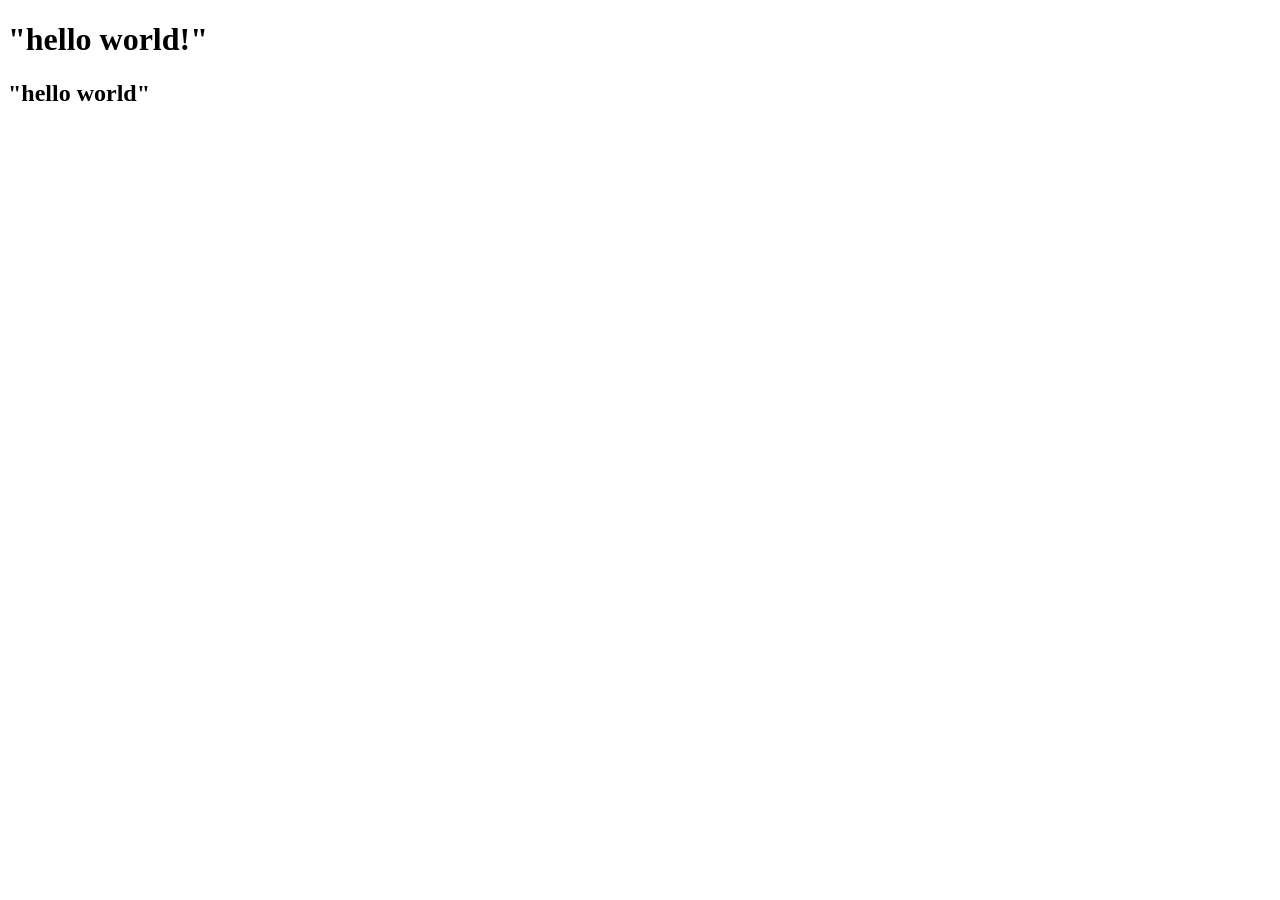
==== index.html @ 70b982ab "save pertama" ====
<!DOCTYPE html>
<html lang="en">
<head>
    <meta charset="UTF-8">
    <meta name="viewport" content="width=device-width, initial-scale=1.0">
    <link rel="stylesheet" href="style.css">
    <title></title>
</head>
<body>
    <h1> "hello world!" </h1>
    <h2> "hello world"   </h2>
    <script src="script.js"></script>
</body>
</html>
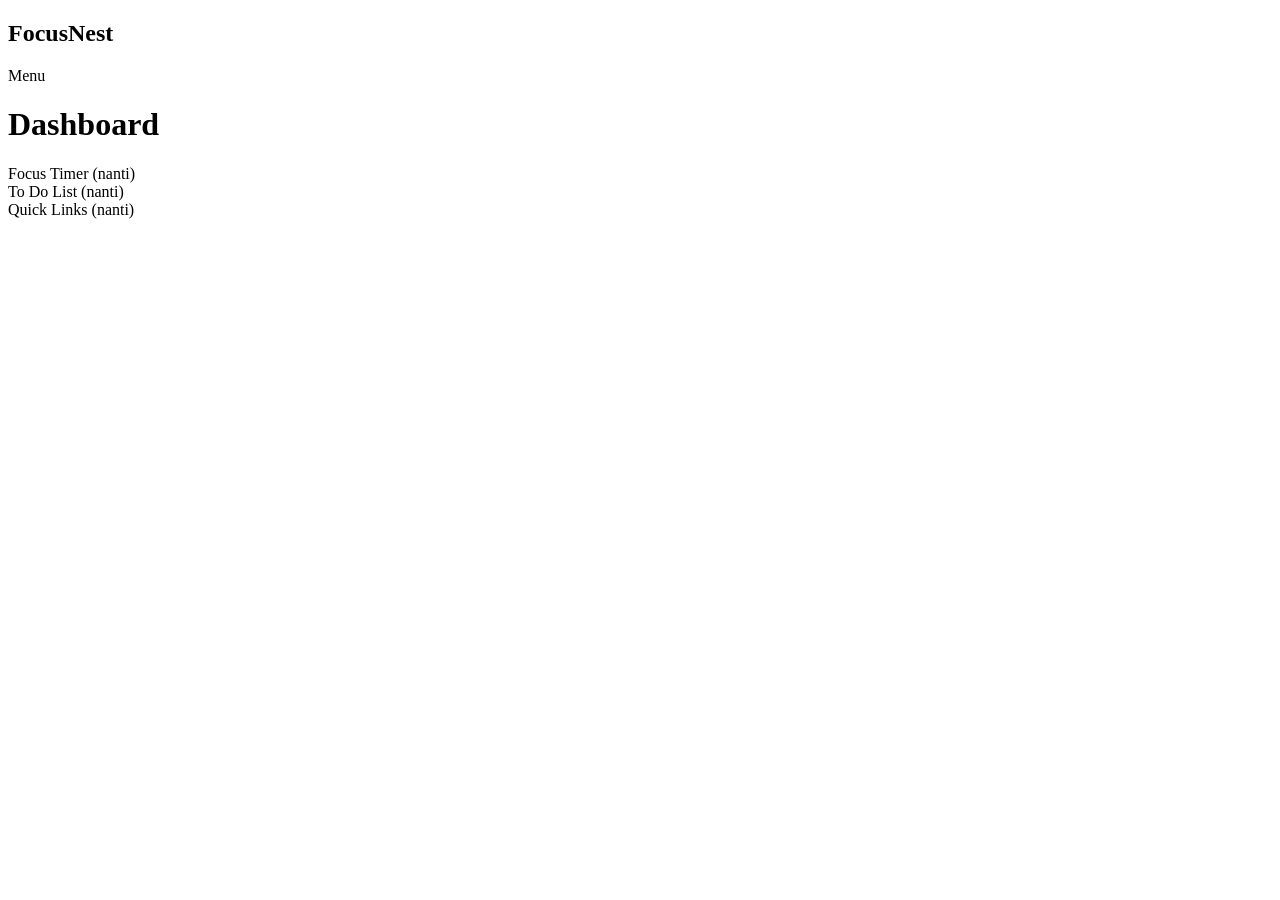
==== commit fe612919: "final" ====
--- a/index.html
+++ b/index.html
@@ -1,14 +1,41 @@
 <!DOCTYPE html>
-<html lang="en">
+<html>
 <head>
-    <meta charset="UTF-8">
-    <meta name="viewport" content="width=device-width, initial-scale=1.0">
+    <title>FocusNest</title>
     <link rel="stylesheet" href="style.css">
-    <title></title>
 </head>
+
 <body>
-    <h1> "hello world!" </h1>
-    <h2> "hello world"   </h2>
-    <script src="script.js"></script>
+
+<div class="app">
+
+    <!-- SIDEBAR -->
+    <aside>
+        <h2>FocusNest</h2>
+        <p>Menu</p>
+    </aside>
+
+    <!-- MAIN CONTENT -->
+    <main>
+        <h1>Dashboard</h1>
+
+        <div>
+            Focus Timer (nanti)
+        </div>
+
+        <div>
+            To Do List (nanti)
+        </div>
+
+        <div>
+            Quick Links (nanti)
+        </div>
+
+    </main>
+
+</div>
+
+<script src="script.js"></script>
+
 </body>
 </html>
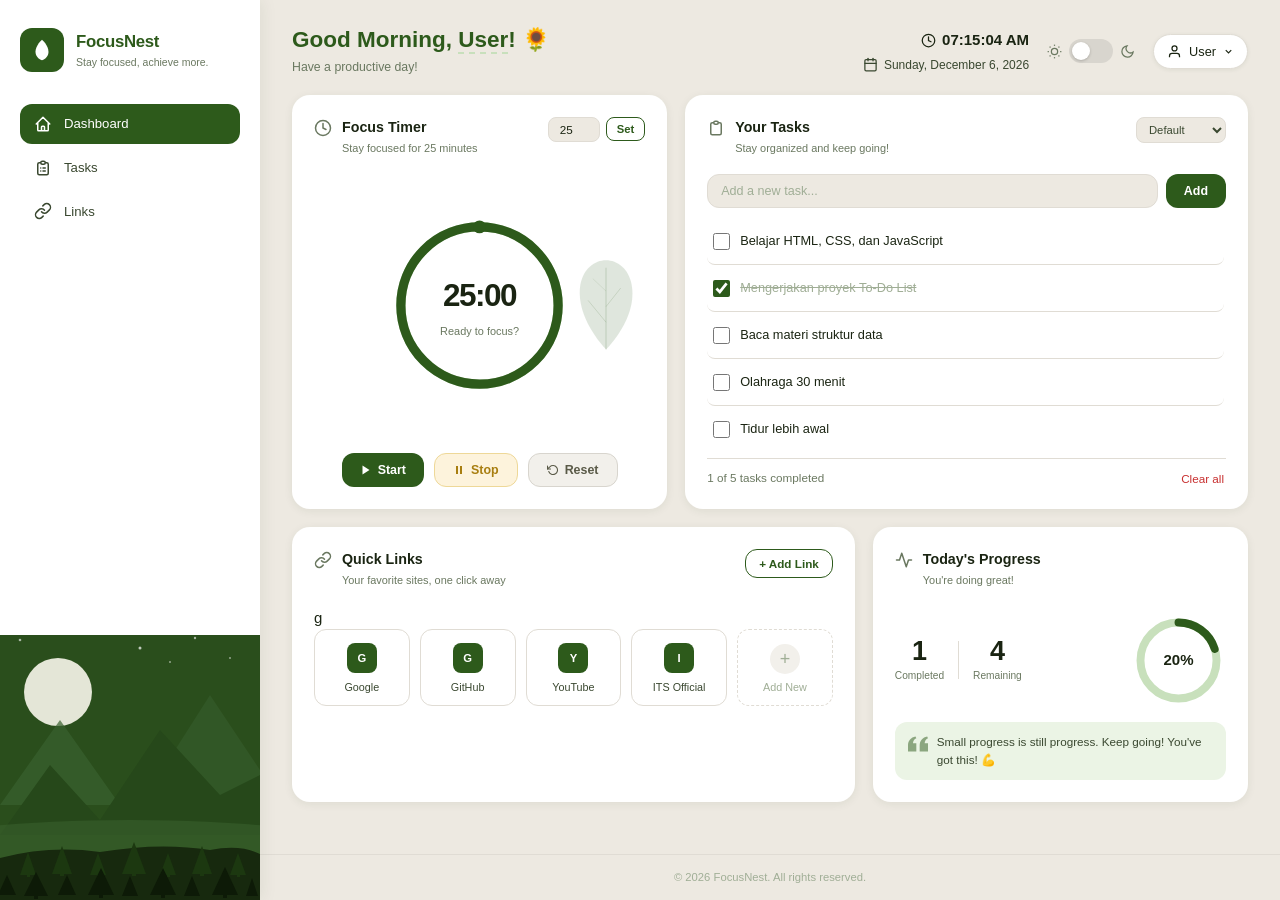
==== commit 0f39fd88: "semoga berhasil 3" ====
--- a/index.html
+++ b/index.html
@@ -1,41 +1,371 @@
 <!DOCTYPE html>
-<html>
+<html lang="id" data-theme="light">
 <head>
-    <title>FocusNest</title>
-    <link rel="stylesheet" href="style.css">
+  <meta charset="UTF-8" />
+  <meta name="viewport" content="width=device-width, initial-scale=1.0" />
+  <title>FocusNest</title>
+  <link rel="stylesheet" href="css/style.css" />
 </head>
-
 <body>
 
-<div class="app">
-
-    <!-- SIDEBAR -->
-    <aside>
-        <h2>FocusNest</h2>
-        <p>Menu</p>
-    </aside>
-
-    <!-- MAIN CONTENT -->
-    <main>
-        <h1>Dashboard</h1>
-
-        <div>
-            Focus Timer (nanti)
-        </div>
-
-        <div>
-            To Do List (nanti)
-        </div>
-
-        <div>
-            Quick Links (nanti)
-        </div>
-
-    </main>
-
-</div>
-
-<script src="script.js"></script>
-
+  <!-- ==================== SIDEBAR ==================== -->
+  <aside class="sidebar">
+    <div class="sidebar-top">
+
+      <!-- Brand -->
+      <div class="brand">
+        <div class="brand-logo">
+          <svg width="26" height="26" viewBox="0 0 28 28" fill="none">
+            <path d="M14 3C14 3 7 9 7 16C7 20.4 10.1 24 14 25C17.9 24 21 20.4 21 16C21 9 14 3 14 3Z" fill="currentColor"/>
+            <path d="M10 19C10 19 12 16 14 12C16 16 18 19 18 19" stroke="white" stroke-width="1.5" fill="none" stroke-linecap="round"/>
+          </svg>
+        </div>
+        <div class="brand-info">
+          <h1>FocusNest</h1>
+          <p>Stay focused, achieve more.</p>
+        </div>
+      </div>
+
+      <!-- Nav -->
+      <nav class="sidebar-nav">
+        <a href="#" class="nav-item active" data-sec="dashboard">
+          <svg class="nav-ico" viewBox="0 0 24 24" fill="none" stroke="currentColor" stroke-width="2" stroke-linecap="round" stroke-linejoin="round">
+            <path d="M3 12l2-2m0 0l7-7 7 7M5 10v10a1 1 0 001 1h3m10-11l2 2m-2-2v10a1 1 0 01-1 1h-3m-6 0a1 1 0 001-1v-4a1 1 0 011-1h2a1 1 0 011 1v4a1 1 0 001 1m-6 0h6"/>
+          </svg>
+          <span>Dashboard</span>
+        </a>
+        <a href="#" class="nav-item" data-sec="tasks">
+          <svg class="nav-ico" viewBox="0 0 24 24" fill="none" stroke="currentColor" stroke-width="2" stroke-linecap="round" stroke-linejoin="round">
+            <path d="M9 5H7a2 2 0 00-2 2v12a2 2 0 002 2h10a2 2 0 002-2V7a2 2 0 00-2-2h-2M9 5a2 2 0 002 2h2a2 2 0 002-2M9 5a2 2 0 012-2h2a2 2 0 012 2m-3 7h3m-3 4h3m-6-4h.01M9 16h.01"/>
+          </svg>
+          <span>Tasks</span>
+        </a>
+        <a href="#" class="nav-item" data-sec="links">
+          <svg class="nav-ico" viewBox="0 0 24 24" fill="none" stroke="currentColor" stroke-width="2" stroke-linecap="round" stroke-linejoin="round">
+            <path d="M10 13a5 5 0 007.54.54l3-3a5 5 0 00-7.07-7.07l-1.72 1.71"/><path d="M14 11a5 5 0 00-7.54-.54l-3 3a5 5 0 007.07 7.07l1.71-1.71"/>
+          </svg>
+          <span>Links</span>
+        </a>
+      </nav>
+    </div>
+
+    <!-- Sidebar Illustration -->
+    <div class="sidebar-art">
+      <svg xmlns="http://www.w3.org/2000/svg" viewBox="0 0 260 280" preserveAspectRatio="xMidYMax slice">
+        <rect width="260" height="280" fill="#2A4E1C"/>
+        <circle cx="58" cy="72" r="34" fill="#F5F3E8" opacity="0.92"/>
+        <circle cx="140" cy="28" r="1.5" fill="white" opacity="0.7"/>
+        <circle cx="195" cy="18" r="1.2" fill="white" opacity="0.6"/>
+        <circle cx="230" cy="38" r="1" fill="white" opacity="0.5"/>
+        <circle cx="20" cy="20" r="1.3" fill="white" opacity="0.6"/>
+        <circle cx="170" cy="42" r="1" fill="white" opacity="0.5"/>
+        <polygon points="0,185 60,100 120,185" fill="#3A6230" opacity="0.7"/>
+        <polygon points="140,185 210,75 260,150 260,185" fill="#345928" opacity="0.8"/>
+        <polygon points="0,215 50,145 100,200 160,110 220,175 260,155 260,215" fill="#26481A"/>
+        <ellipse cx="130" cy="222" rx="200" ry="22" fill="#3D6430" opacity="0.5"/>
+        <path d="M0,238 Q50,225 100,232 Q160,222 210,230 Q240,224 260,234 L260,280 L0,280Z" fill="#17290E"/>
+        <g fill="#1C3810">
+          <polygon points="20,255 28,232 36,255"/><rect x="27" y="250" width="3" height="7"/>
+          <polygon points="52,254 62,226 72,254"/><rect x="60" y="248" width="4" height="8"/>
+          <polygon points="90,255 98,233 106,255"/><rect x="97" y="250" width="3" height="7"/>
+          <polygon points="122,254 134,222 146,254"/><rect x="132" y="247" width="4" height="9"/>
+          <polygon points="160,255 168,233 176,255"/><rect x="167" y="250" width="3" height="7"/>
+          <polygon points="192,254 202,226 212,254"/><rect x="200" y="248" width="4" height="8"/>
+          <polygon points="230,255 238,233 246,255"/><rect x="237" y="250" width="3" height="7"/>
+        </g>
+        <g fill="#0D1A07">
+          <polygon points="-2,275 7,255 16,275"/>
+          <polygon points="24,276 36,252 48,276"/><rect x="34" y="269" width="4" height="10"/>
+          <polygon points="58,275 67,255 76,275"/>
+          <polygon points="88,275 101,248 114,275"/><rect x="99" y="268" width="4" height="10"/>
+          <polygon points="122,276 130,256 138,276"/>
+          <polygon points="150,275 163,248 176,275"/><rect x="161" y="268" width="4" height="10"/>
+          <polygon points="184,276 192,256 200,276"/>
+          <polygon points="212,275 225,247 238,275"/><rect x="223" y="268" width="4" height="10"/>
+          <polygon points="246,276 252,258 258,276"/>
+        </g>
+      </svg>
+    </div>
+  </aside>
+
+  <!-- ==================== MAIN ==================== -->
+  <main class="main">
+
+    <!-- Top Bar -->
+    <header class="topbar">
+      <div class="greeting">
+        <h2 class="greeting-title">
+          <span id="greeting-word">Good Morning</span>,
+          <span id="greeting-name" class="greeting-name" title="Klik untuk ganti nama">User</span>!
+          <span id="greeting-emoji">🌻</span>
+        </h2>
+        <p id="greeting-sub">Have a productive day!</p>
+      </div>
+
+      <div class="topbar-right">
+        <div class="clock-block">
+          <div class="clock-time">
+            <svg width="15" height="15" viewBox="0 0 24 24" fill="none" stroke="currentColor" stroke-width="2" stroke-linecap="round">
+              <circle cx="12" cy="12" r="10"/><path d="M12 6v6l4 2"/>
+            </svg>
+            <span id="time-display">00:00:00 AM</span>
+          </div>
+          <div class="clock-date">
+            <svg width="15" height="15" viewBox="0 0 24 24" fill="none" stroke="currentColor" stroke-width="2" stroke-linecap="round">
+              <rect x="3" y="4" width="18" height="18" rx="2"/><line x1="16" y1="2" x2="16" y2="6"/><line x1="8" y1="2" x2="8" y2="6"/><line x1="3" y1="10" x2="21" y2="10"/>
+            </svg>
+            <span id="date-display">Tuesday, January 27, 2026</span>
+          </div>
+        </div>
+
+        <div class="theme-row">
+          <svg width="15" height="15" viewBox="0 0 24 24" fill="none" stroke="currentColor" stroke-width="2">
+            <circle cx="12" cy="12" r="5"/><line x1="12" y1="1" x2="12" y2="3"/><line x1="12" y1="21" x2="12" y2="23"/>
+            <line x1="4.22" y1="4.22" x2="5.64" y2="5.64"/><line x1="18.36" y1="18.36" x2="19.78" y2="19.78"/>
+            <line x1="1" y1="12" x2="3" y2="12"/><line x1="21" y1="12" x2="23" y2="12"/>
+            <line x1="4.22" y1="19.78" x2="5.64" y2="18.36"/><line x1="18.36" y1="5.64" x2="19.78" y2="4.22"/>
+          </svg>
+          <label class="toggle-sw">
+            <input type="checkbox" id="theme-chk"/>
+            <span class="toggle-track"></span>
+          </label>
+          <svg width="15" height="15" viewBox="0 0 24 24" fill="none" stroke="currentColor" stroke-width="2">
+            <path d="M21 12.79A9 9 0 1111.21 3 7 7 0 0021 12.79z"/>
+          </svg>
+        </div>
+
+        <div class="user-chip" id="user-chip" title="Klik untuk ganti nama">
+          <svg width="15" height="15" viewBox="0 0 24 24" fill="none" stroke="currentColor" stroke-width="2">
+            <path d="M20 21v-2a4 4 0 00-4-4H8a4 4 0 00-4 4v2"/><circle cx="12" cy="7" r="4"/>
+          </svg>
+          <span id="chip-name">User</span>
+          <svg width="11" height="11" viewBox="0 0 24 24" fill="none" stroke="currentColor" stroke-width="2.5">
+            <polyline points="6 9 12 15 18 9"/>
+          </svg>
+        </div>
+      </div>
+    </header>
+
+    <!-- Content -->
+    <div class="content" id="dashboard">
+
+      <!-- Top Row: Timer + Tasks -->
+      <div class="row-top">
+
+        <!-- Focus Timer Card -->
+        <div class="card timer-card" id="tasks-anchor">
+          <div class="card-head">
+            <div class="card-ttl">
+              <svg width="18" height="18" viewBox="0 0 24 24" fill="none" stroke="currentColor" stroke-width="2" stroke-linecap="round">
+                <circle cx="12" cy="12" r="10"/><path d="M12 6v6l4 2"/>
+              </svg>
+              <div>
+                <h3>Focus Timer</h3>
+                <p>Stay focused for <span id="pomo-label">25</span> minutes</p>
+              </div>
+            </div>
+            <div class="pomo-ctrl">
+              <input type="number" id="pomo-input" min="1" max="90" value="25" title="Atur durasi menit"/>
+              <button id="pomo-set-btn" class="btn-set">Set</button>
+            </div>
+          </div>
+
+          <div class="timer-body">
+            <!-- Decorative leaf -->
+            <div class="timer-deco" aria-hidden="true">
+              <svg viewBox="0 0 90 130" fill="none" xmlns="http://www.w3.org/2000/svg">
+                <path d="M45 125 C45 125 5 85 12 42 C20 0 70 0 78 42 C86 85 45 125 45 125Z" fill="currentColor" opacity="0.15"/>
+                <line x1="45" y1="125" x2="45" y2="20" stroke="currentColor" stroke-width="1.2" opacity="0.2"/>
+                <line x1="45" y1="90" x2="22" y2="62" stroke="currentColor" stroke-width="0.9" opacity="0.2"/>
+                <line x1="45" y1="70" x2="64" y2="46" stroke="currentColor" stroke-width="0.9" opacity="0.2"/>
+                <line x1="45" y1="50" x2="28" y2="34" stroke="currentColor" stroke-width="0.8" opacity="0.15"/>
+              </svg>
+            </div>
+
+            <div class="timer-svg-wrap">
+              <svg class="timer-svg" viewBox="0 0 200 200" xmlns="http://www.w3.org/2000/svg">
+                <circle class="t-track" cx="100" cy="100" r="85" fill="none" stroke-width="10"/>
+                <circle class="t-prog" id="t-prog" cx="100" cy="100" r="85" fill="none" stroke-width="10"
+                  stroke-linecap="round" transform="rotate(-90 100 100)"/>
+                <circle class="t-dot" id="t-dot" cx="100" cy="15" r="7"/>
+              </svg>
+              <div class="timer-center">
+                <span class="timer-time" id="timer-time">25:00</span>
+                <span class="timer-msg" id="timer-msg">Ready to focus?</span>
+              </div>
+            </div>
+          </div>
+
+          <div class="timer-btns">
+            <button id="btn-start" class="btn btn-green">
+              <svg width="12" height="12" viewBox="0 0 24 24" fill="currentColor"><polygon points="5 3 19 12 5 21 5 3"/></svg>
+              Start
+            </button>
+            <button id="btn-stop" class="btn btn-amber">
+              <svg width="12" height="12" viewBox="0 0 24 24" fill="currentColor"><rect x="6" y="4" width="4" height="16"/><rect x="14" y="4" width="4" height="16"/></svg>
+              Stop
+            </button>
+            <button id="btn-reset" class="btn btn-gray">
+              <svg width="12" height="12" viewBox="0 0 24 24" fill="none" stroke="currentColor" stroke-width="2.2" stroke-linecap="round"><polyline points="1 4 1 10 7 10"/><path d="M3.51 15a9 9 0 102.13-9.36L1 10"/></svg>
+              Reset
+            </button>
+          </div>
+        </div>
+
+        <!-- Tasks Card -->
+        <div class="card tasks-card">
+          <div class="card-head">
+            <div class="card-ttl">
+              <svg width="18" height="18" viewBox="0 0 24 24" fill="none" stroke="currentColor" stroke-width="2" stroke-linecap="round" stroke-linejoin="round">
+                <path d="M9 5H7a2 2 0 00-2 2v12a2 2 0 002 2h10a2 2 0 002-2V7a2 2 0 00-2-2h-2M9 5a2 2 0 002 2h2a2 2 0 002-2M9 5a2 2 0 012-2h2a2 2 0 012 2"/>
+              </svg>
+              <div>
+                <h3>Your Tasks</h3>
+                <p>Stay organized and keep going!</p>
+              </div>
+            </div>
+            <select id="sort-sel" class="sort-sel" title="Urutkan tugas">
+              <option value="default">Default</option>
+              <option value="alpha">A → Z</option>
+              <option value="done-last">Done Last</option>
+            </select>
+          </div>
+
+          <div class="task-add-row">
+            <input type="text" id="task-inp" class="task-inp" placeholder="Add a new task..." maxlength="100"/>
+            <button id="task-add-btn" class="btn btn-green">Add</button>
+          </div>
+
+          <ul class="task-list" id="task-list"></ul>
+
+          <div class="task-foot">
+            <span id="task-count">0 of 0 tasks completed</span>
+            <button id="task-clear-btn" class="btn-danger-txt">Clear all</button>
+          </div>
+        </div>
+      </div>
+
+      <!-- Bottom Row: Links + Progress -->
+      <div class="row-bot" id="links-anchor">
+
+        <!-- Quick Links Card -->
+        <div class="card links-card">
+          <div class="card-head">
+            <div class="card-ttl">
+              <svg width="18" height="18" viewBox="0 0 24 24" fill="none" stroke="currentColor" stroke-width="2" stroke-linecap="round" stroke-linejoin="round">
+                <path d="M10 13a5 5 0 007.54.54l3-3a5 5 0 00-7.07-7.07l-1.72 1.71"/><path d="M14 11a5 5 0 00-7.54-.54l-3 3a5 5 0 007.07 7.07l1.71-1.71"/>
+              </svg>
+              <div>
+                <h3>Quick Links</h3>
+                <p>Your favorite sites, one click away</p>
+              </div>
+            </div>
+            <button id="add-link-btn" class="btn btn-outline">+ Add Link</button>
+          </div>g
+          <div class="links-grid" id="links-grid"></div>
+        </div>
+
+        <!-- Progress Card -->
+        <div class="card progress-card">
+          <div class="card-head">
+            <div class="card-ttl">
+              <svg width="18" height="18" viewBox="0 0 24 24" fill="none" stroke="currentColor" stroke-width="2" stroke-linecap="round" stroke-linejoin="round">
+                <polyline points="22 12 18 12 15 21 9 3 6 12 2 12"/>
+              </svg>
+              <div>
+                <h3>Today's Progress</h3>
+                <p id="progress-sub">You're doing great!</p>
+              </div>
+            </div>
+          </div>
+
+          <div class="progress-body">
+            <div class="progress-stats">
+              <div class="stat-item">
+                <span class="stat-num" id="stat-done">0</span>
+                <span class="stat-lbl">Completed</span>
+              </div>
+              <div class="stat-div"></div>
+              <div class="stat-item">
+                <span class="stat-num" id="stat-left">0</span>
+                <span class="stat-lbl">Remaining</span>
+              </div>
+            </div>
+
+            <div class="donut-wrap">
+              <svg class="donut-svg" viewBox="0 0 120 120" xmlns="http://www.w3.org/2000/svg">
+                <circle class="d-track" cx="60" cy="60" r="48" fill="none" stroke-width="10"/>
+                <circle class="d-prog" id="d-prog" cx="60" cy="60" r="48" fill="none" stroke-width="10"
+                  stroke-linecap="round" transform="rotate(-90 60 60)"/>
+              </svg>
+              <span class="donut-pct" id="donut-pct">0%</span>
+            </div>
+          </div>
+
+          <div class="quote-box">
+            <svg width="20" height="20" viewBox="0 0 24 24" fill="currentColor" class="quote-ico">
+              <path d="M14.017 21v-7.391c0-5.704 3.731-9.57 8.983-10.609l.995 2.151c-2.432.917-3.995 3.638-3.995 5.849h4v10h-9.983zm-14.017 0v-7.391c0-5.704 3.748-9.57 9-10.609l.996 2.151c-2.433.917-3.996 3.638-3.996 5.849h3.983v10h-9.983z"/>
+            </svg>
+            <p id="quote-txt">Small progress is still progress. Keep going! You've got this! 💪</p>
+          </div>
+        </div>
+      </div>
+    </div>
+
+    <footer class="footer">
+      <p>© 2026 FocusNest. All rights reserved.</p>
+    </footer>
+  </main>
+
+  <!-- ==================== MODALS ==================== -->
+
+  <!-- Modal: Add Link -->
+  <div class="modal-ov" id="modal-link">
+    <div class="modal">
+      <h3>Add Quick Link</h3>
+      <div class="modal-body">
+        <label for="link-name-inp">Name</label>
+        <input type="text" id="link-name-inp" placeholder="Contoh: Google" maxlength="30"/>
+        <label for="link-url-inp">URL</label>
+        <input type="url" id="link-url-inp" placeholder="https://google.com"/>
+      </div>
+      <div class="modal-foot">
+        <button class="btn btn-gray" id="link-cancel-btn">Cancel</button>
+        <button class="btn btn-green" id="link-save-btn">Save</button>
+      </div>
+    </div>
+  </div>
+
+  <!-- Modal: Edit Task -->
+  <div class="modal-ov" id="modal-task-edit">
+    <div class="modal">
+      <h3>Edit Task</h3>
+      <div class="modal-body">
+        <label for="task-edit-inp">Task</label>
+        <input type="text" id="task-edit-inp" placeholder="Nama tugas" maxlength="100"/>
+      </div>
+      <div class="modal-foot">
+        <button class="btn btn-gray" id="task-edit-cancel">Cancel</button>
+        <button class="btn btn-green" id="task-edit-save">Save</button>
+      </div>
+    </div>
+  </div>
+
+  <!-- Modal: Change Name -->
+  <div class="modal-ov" id="modal-name">
+    <div class="modal">
+      <h3>Change Your Name</h3>
+      <div class="modal-body">
+        <label for="name-inp">Your Name</label>
+        <input type="text" id="name-inp" placeholder="Masukkan namamu" maxlength="30"/>
+      </div>
+      <div class="modal-foot">
+        <button class="btn btn-gray" id="name-cancel-btn">Cancel</button>
+        <button class="btn btn-green" id="name-save-btn">Save</button>
+      </div>
+    </div>
+  </div>
+
+  <script src="js/script.js"></script>
 </body>
 </html>
--- a/css/style.css
+++ b/css/style.css
@@ -0,0 +1,655 @@
+/* ============================================================
+   FocusNest — css/style.css
+   ============================================================ */
+
+/* ---- Variables: Light Mode ---- */
+:root {
+  --bg-page:      #EDE9E1;
+  --bg-sidebar:   #FFFFFF;
+  --bg-card:      #FFFFFF;
+  --primary:      #2D5A1B;
+  --primary-h:    #245016;
+  --primary-pale: #EBF4E5;
+  --primary-lt:   #C8E0BC;
+  --text-1:       #1A2412;
+  --text-2:       #3A4830;
+  --text-3:       #6A7860;
+  --text-4:       #A0AE96;
+  --border:       #E0DCD4;
+  --shadow:       rgba(30,60,20,.07);
+  --shadow-md:    rgba(30,60,20,.14);
+  --amber-bg:     #FDF3DC;
+  --amber-text:   #A87E10;
+  --amber-border: #EED898;
+  --gray-bg:      #F2F0EB;
+  --gray-text:    #5A5A48;
+  --gray-border:  #D8D5CE;
+  --danger:       #C83030;
+  --danger-lt:    #FDEAEA;
+  --sidebar-w:    260px;
+  --r-sm:  8px;
+  --r-md:  12px;
+  --r-lg:  18px;
+  --r-xl:  24px;
+  --ease:  .2s ease;
+  --ease-s:.35s ease;
+}
+
+/* ---- Variables: Dark Mode ---- */
+html[data-theme="dark"] {
+  --bg-page:      #111810;
+  --bg-sidebar:   #181E12;
+  --bg-card:      #1E2618;
+  --primary:      #4A8A3E;
+  --primary-h:    #3A7030;
+  --primary-pale: #1A2A14;
+  --primary-lt:   #2A4222;
+  --text-1:       #D8EDD0;
+  --text-2:       #A8C0A0;
+  --text-3:       #6A8862;
+  --text-4:       #445C3C;
+  --border:       #2A3422;
+  --shadow:       rgba(0,0,0,.25);
+  --shadow-md:    rgba(0,0,0,.45);
+  --amber-bg:     #2A2810;
+  --amber-text:   #C8A828;
+  --amber-border: #3A3818;
+  --gray-bg:      #20221A;
+  --gray-text:    #848470;
+  --gray-border:  #2E3024;
+  --danger:       #E04040;
+  --danger-lt:    #2A1010;
+}
+
+/* ---- Reset ---- */
+*, *::before, *::after { box-sizing: border-box; margin: 0; padding: 0; }
+html { font-size: 15px; scroll-behavior: smooth; }
+body {
+  font-family: -apple-system, BlinkMacSystemFont, 'Segoe UI', Roboto, 'Helvetica Neue', Arial, sans-serif;
+  background: var(--bg-page);
+  color: var(--text-1);
+  display: flex;
+  min-height: 100vh;
+  transition: background var(--ease-s), color var(--ease-s);
+  line-height: 1.5;
+}
+
+/* ---- Scrollbar ---- */
+::-webkit-scrollbar { width: 5px; }
+::-webkit-scrollbar-track { background: transparent; }
+::-webkit-scrollbar-thumb { background: var(--primary-lt); border-radius: 99px; }
+
+/* ============================================================
+   SIDEBAR
+   ============================================================ */
+.sidebar {
+  width: var(--sidebar-w);
+  min-width: var(--sidebar-w);
+  background: var(--bg-sidebar);
+  display: flex;
+  flex-direction: column;
+  position: fixed;
+  top: 0; left: 0;
+  height: 100vh;
+  z-index: 100;
+  overflow: hidden;
+  box-shadow: 2px 0 16px var(--shadow);
+  transition: background var(--ease-s);
+}
+
+.sidebar-top {
+  padding: 28px 20px 16px;
+  flex: 1;
+  overflow-y: auto;
+}
+
+/* Brand */
+.brand { display: flex; align-items: center; gap: 12px; margin-bottom: 32px; }
+
+.brand-logo {
+  width: 44px; height: 44px;
+  background: var(--primary);
+  border-radius: var(--r-md);
+  display: flex; align-items: center; justify-content: center;
+  color: white; flex-shrink: 0;
+}
+
+.brand-info h1 {
+  font-size: 1.12rem; font-weight: 700;
+  color: var(--primary); letter-spacing: -.3px;
+}
+.brand-info p { font-size: .7rem; color: var(--text-3); margin-top: 1px; }
+
+/* Nav */
+.sidebar-nav { display: flex; flex-direction: column; gap: 4px; }
+
+.nav-item {
+  display: flex; align-items: center; gap: 12px;
+  padding: 10px 14px;
+  border-radius: var(--r-md);
+  text-decoration: none;
+  color: var(--text-2);
+  font-size: .88rem; font-weight: 500;
+  transition: background var(--ease), color var(--ease);
+  cursor: pointer;
+}
+.nav-item:hover:not(.active) { background: var(--primary-pale); color: var(--primary); }
+.nav-item.active { background: var(--primary); color: #fff; }
+.nav-ico { width: 18px; height: 18px; flex-shrink: 0; }
+
+/* Illustration */
+.sidebar-art { height: 265px; min-height: 265px; overflow: hidden; margin-top: auto; }
+.sidebar-art svg { width: 100%; height: 100%; display: block; }
+
+/* ============================================================
+   MAIN
+   ============================================================ */
+.main {
+  margin-left: var(--sidebar-w);
+  flex: 1;
+  display: flex; flex-direction: column;
+  min-height: 100vh;
+}
+
+/* ---- Top Bar ---- */
+.topbar {
+  display: flex; align-items: center;
+  justify-content: space-between;
+  padding: 26px 32px 18px;
+  flex-wrap: wrap; gap: 14px;
+}
+
+.greeting-title {
+  font-size: 1.5rem; font-weight: 700;
+  color: var(--primary); line-height: 1.25;
+}
+.greeting-name {
+  cursor: pointer;
+  border-bottom: 2px dashed var(--primary-lt);
+  transition: border-color var(--ease);
+}
+.greeting-name:hover { border-color: var(--primary); }
+#greeting-sub { font-size: .82rem; color: var(--text-3); margin-top: 4px; }
+
+.topbar-right { display: flex; align-items: center; gap: 18px; flex-wrap: wrap; }
+
+/* Clock */
+.clock-block { display: flex; flex-direction: column; gap: 4px; align-items: flex-end; }
+.clock-time, .clock-date {
+  display: flex; align-items: center; gap: 6px;
+  font-size: .8rem; color: var(--text-2);
+}
+.clock-time { font-size: 1rem; font-weight: 600; color: var(--text-1); }
+
+/* Theme Toggle */
+.theme-row { display: flex; align-items: center; gap: 7px; color: var(--text-3); }
+
+.toggle-sw { position: relative; width: 44px; height: 24px; }
+.toggle-sw input { opacity: 0; width: 0; height: 0; }
+.toggle-track {
+  position: absolute; inset: 0;
+  background: var(--gray-border);
+  border-radius: 99px; cursor: pointer;
+  transition: background var(--ease);
+}
+.toggle-track::before {
+  content: '';
+  position: absolute;
+  width: 18px; height: 18px;
+  left: 3px; top: 3px;
+  background: white; border-radius: 50%;
+  transition: transform var(--ease);
+  box-shadow: 0 1px 3px rgba(0,0,0,.2);
+}
+.toggle-sw input:checked + .toggle-track { background: var(--primary); }
+.toggle-sw input:checked + .toggle-track::before { transform: translateX(20px); }
+
+/* User Chip */
+.user-chip {
+  display: flex; align-items: center; gap: 7px;
+  padding: 7px 13px;
+  background: var(--bg-card);
+  border: 1px solid var(--border);
+  border-radius: 99px;
+  cursor: pointer;
+  font-size: .85rem; font-weight: 500; color: var(--text-1);
+  transition: border-color var(--ease), background var(--ease-s);
+  box-shadow: 0 1px 4px var(--shadow);
+}
+.user-chip:hover { border-color: var(--primary); background: var(--primary-pale); }
+
+/* ============================================================
+   CONTENT LAYOUT
+   ============================================================ */
+.content {
+  flex: 1;
+  padding: 0 32px 24px;
+  display: flex; flex-direction: column; gap: 18px;
+}
+
+.row-top { display: grid; grid-template-columns: 2fr 3fr; gap: 18px; }
+.row-bot { display: grid; grid-template-columns: 3fr 2fr; gap: 18px; }
+
+/* ============================================================
+   CARD
+   ============================================================ */
+.card {
+  background: var(--bg-card);
+  border-radius: var(--r-lg);
+  padding: 22px;
+  box-shadow: 0 2px 10px var(--shadow);
+  transition: background var(--ease-s), box-shadow var(--ease);
+}
+.card:hover { box-shadow: 0 4px 20px var(--shadow-md); }
+
+.card-head {
+  display: flex; align-items: flex-start;
+  justify-content: space-between; gap: 12px;
+  margin-bottom: 18px;
+}
+.card-ttl { display: flex; align-items: flex-start; gap: 10px; color: var(--text-3); }
+.card-ttl svg { flex-shrink: 0; margin-top: 2px; }
+.card-ttl h3 { font-size: .95rem; font-weight: 700; color: var(--text-1); }
+.card-ttl p  { font-size: .73rem; color: var(--text-3); margin-top: 2px; }
+
+/* ============================================================
+   TIMER CARD
+   ============================================================ */
+.timer-card { display: flex; flex-direction: column; }
+
+/* Pomodoro control */
+.pomo-ctrl { display: flex; align-items: center; gap: 6px; flex-shrink: 0; }
+.pomo-ctrl input {
+  width: 52px; padding: 5px 6px;
+  border: 1px solid var(--border); border-radius: var(--r-sm);
+  font-size: .78rem; text-align: center;
+  background: var(--bg-page); color: var(--text-1);
+  transition: border-color var(--ease), background var(--ease-s);
+}
+.pomo-ctrl input:focus { outline: none; border-color: var(--primary); }
+.btn-set {
+  padding: 5px 10px;
+  border: 1px solid var(--primary); border-radius: var(--r-sm);
+  background: transparent; color: var(--primary);
+  font-size: .75rem; font-weight: 600; cursor: pointer;
+  transition: background var(--ease), color var(--ease);
+}
+.btn-set:hover { background: var(--primary); color: white; }
+
+/* Timer Body */
+.timer-body {
+  position: relative; flex: 1;
+  display: flex; align-items: center; justify-content: center;
+  padding: 12px 0;
+}
+.timer-deco {
+  position: absolute; right: 4px; top: 50%;
+  transform: translateY(-50%);
+  width: 70px; color: var(--primary);
+  pointer-events: none;
+}
+html[data-theme="dark"] .timer-deco { opacity: .3; }
+
+.timer-svg-wrap { position: relative; width: 185px; height: 185px; }
+.timer-svg { width: 100%; height: 100%; }
+
+.t-track { stroke: var(--primary-lt); }
+.t-prog {
+  stroke: var(--primary);
+  stroke-dasharray: 534.07;
+  stroke-dashoffset: 0;
+  transition: stroke-dashoffset 1s linear;
+}
+.t-dot { fill: var(--primary); }
+
+.timer-center {
+  position: absolute; inset: 0;
+  display: flex; flex-direction: column;
+  align-items: center; justify-content: center; gap: 4px;
+}
+.timer-time {
+  font-size: 2.1rem; font-weight: 700;
+  color: var(--text-1); letter-spacing: -1.5px;
+  font-variant-numeric: tabular-nums;
+}
+.timer-msg { font-size: .73rem; color: var(--text-3); }
+
+/* Timer Buttons */
+.timer-btns {
+  display: flex; gap: 10px;
+  justify-content: center; margin-top: 16px;
+}
+
+/* ============================================================
+   BUTTONS
+   ============================================================ */
+.btn {
+  display: inline-flex; align-items: center; gap: 6px;
+  padding: 9px 18px; border-radius: var(--r-md);
+  font-size: .83rem; font-weight: 600; cursor: pointer;
+  border: none; white-space: nowrap;
+  transition: background var(--ease), color var(--ease), transform var(--ease), box-shadow var(--ease);
+}
+.btn:hover  { transform: translateY(-1px); }
+.btn:active { transform: translateY(0); }
+
+.btn-green { background: var(--primary); color: white; }
+.btn-green:hover { background: var(--primary-h); box-shadow: 0 4px 12px rgba(45,90,27,.3); }
+
+.btn-amber {
+  background: var(--amber-bg); color: var(--amber-text);
+  border: 1px solid var(--amber-border);
+}
+.btn-amber:hover { background: #FAE5A0; }
+
+.btn-gray {
+  background: var(--gray-bg); color: var(--gray-text);
+  border: 1px solid var(--gray-border);
+}
+.btn-gray:hover { background: var(--border); }
+
+.btn-outline {
+  background: transparent; color: var(--primary);
+  border: 1px solid var(--primary);
+  padding: 7px 13px; font-size: .78rem;
+}
+.btn-outline:hover { background: var(--primary-pale); }
+
+.btn-danger-txt {
+  background: none; border: none;
+  color: var(--danger); font-size: .78rem; font-weight: 500;
+  cursor: pointer; padding: 2px;
+  transition: color var(--ease), text-decoration var(--ease);
+}
+.btn-danger-txt:hover { text-decoration: underline; }
+
+/* ============================================================
+   TASKS CARD
+   ============================================================ */
+.tasks-card { display: flex; flex-direction: column; }
+
+.sort-sel {
+  padding: 5px 8px;
+  border: 1px solid var(--border); border-radius: var(--r-sm);
+  font-size: .75rem; background: var(--bg-page); color: var(--text-2);
+  cursor: pointer; flex-shrink: 0;
+  transition: border-color var(--ease), background var(--ease-s);
+}
+.sort-sel:focus { outline: none; border-color: var(--primary); }
+
+.task-add-row { display: flex; gap: 8px; margin-bottom: 10px; }
+
+.task-inp {
+  flex: 1; padding: 9px 13px;
+  border: 1px solid var(--border); border-radius: var(--r-md);
+  font-size: .84rem; background: var(--bg-page); color: var(--text-1);
+  transition: border-color var(--ease), background var(--ease-s), box-shadow var(--ease);
+}
+.task-inp:focus {
+  outline: none; border-color: var(--primary);
+  box-shadow: 0 0 0 3px rgba(45,90,27,.1);
+}
+.task-inp::placeholder { color: var(--text-4); }
+
+/* Task List */
+.task-list {
+  list-style: none; flex: 1;
+  overflow-y: auto; max-height: 280px; min-height: 160px;
+  padding-right: 2px;
+}
+
+.task-item {
+  display: flex; align-items: center; gap: 10px;
+  padding: 9px 6px;
+  border-bottom: 1px solid var(--border);
+  border-radius: var(--r-sm);
+  transition: background var(--ease);
+}
+.task-item:hover { background: var(--primary-pale); }
+.task-item:last-child { border-bottom: none; }
+
+.task-cb {
+  width: 17px; height: 17px;
+  accent-color: var(--primary);
+  cursor: pointer; flex-shrink: 0;
+}
+
+.task-txt {
+  flex: 1; font-size: .85rem; color: var(--text-1);
+  line-height: 1.4; word-break: break-word;
+}
+.task-item.done .task-txt { text-decoration: line-through; color: var(--text-4); }
+
+.task-acts {
+  display: flex; gap: 2px; flex-shrink: 0;
+  opacity: 0; transition: opacity var(--ease);
+}
+.task-item:hover .task-acts { opacity: 1; }
+
+.task-btn {
+  width: 28px; height: 28px;
+  border: none; border-radius: var(--r-sm);
+  background: transparent; cursor: pointer;
+  display: flex; align-items: center; justify-content: center;
+  color: var(--text-3);
+  transition: background var(--ease), color var(--ease);
+}
+.task-btn.edit:hover  { background: var(--primary-pale); color: var(--primary); }
+.task-btn.del:hover   { background: var(--danger-lt); color: var(--danger); }
+
+.task-empty {
+  text-align: center; padding: 36px 20px;
+  color: var(--text-4); font-size: .83rem;
+}
+
+.task-foot {
+  display: flex; justify-content: space-between; align-items: center;
+  padding-top: 10px; border-top: 1px solid var(--border); margin-top: 6px;
+}
+#task-count { font-size: .78rem; color: var(--text-3); }
+
+/* ============================================================
+   LINKS CARD
+   ============================================================ */
+.links-card {}
+
+.links-grid {
+  display: grid;
+  grid-template-columns: repeat(5, 1fr);
+  gap: 10px;
+}
+
+.link-item {
+  position: relative;
+  display: flex; flex-direction: column;
+  align-items: center; gap: 7px;
+  padding: 13px 6px 11px;
+  border: 1px solid var(--border); border-radius: var(--r-md);
+  cursor: pointer; background: var(--bg-card);
+  text-decoration: none; color: var(--text-2);
+  font-size: .72rem; font-weight: 500; text-align: center;
+  word-break: break-word; line-height: 1.3;
+  transition: background var(--ease), border-color var(--ease), transform var(--ease), box-shadow var(--ease);
+  user-select: none;
+}
+.link-item:hover {
+  background: var(--primary-pale); border-color: var(--primary);
+  transform: translateY(-2px); box-shadow: 0 4px 12px var(--shadow);
+}
+
+.link-favicon {
+  width: 30px; height: 30px;
+  border-radius: var(--r-sm);
+  object-fit: contain;
+  background: var(--bg-page); padding: 3px;
+}
+.link-fallback {
+  width: 30px; height: 30px;
+  border-radius: var(--r-sm); background: var(--primary); color: white;
+  display: flex; align-items: center; justify-content: center;
+  font-size: .75rem; font-weight: 700; flex-shrink: 0;
+}
+
+.link-del {
+  position: absolute; top: 4px; right: 4px;
+  width: 17px; height: 17px;
+  background: var(--gray-bg); border: none; border-radius: 50%;
+  cursor: pointer; font-size: 10px; line-height: 1;
+  display: flex; align-items: center; justify-content: center;
+  color: var(--text-3);
+  opacity: 0; transition: opacity var(--ease), background var(--ease);
+}
+.link-item:hover .link-del { opacity: 1; }
+.link-del:hover { background: var(--danger); color: white; }
+
+.link-add-btn {
+  display: flex; flex-direction: column; align-items: center;
+  justify-content: center; gap: 7px;
+  padding: 13px 6px 11px;
+  border: 1.5px dashed var(--border); border-radius: var(--r-md);
+  cursor: pointer; background: transparent;
+  color: var(--text-4); font-size: .72rem; font-weight: 500;
+  transition: border-color var(--ease), color var(--ease), background var(--ease);
+}
+.link-add-btn:hover {
+  border-color: var(--primary); color: var(--primary);
+  background: var(--primary-pale);
+}
+.link-add-ico {
+  width: 30px; height: 30px; border-radius: 50%;
+  background: var(--gray-bg);
+  display: flex; align-items: center; justify-content: center;
+  font-size: 1.2rem; color: var(--text-4);
+  transition: background var(--ease), color var(--ease);
+}
+.link-add-btn:hover .link-add-ico { background: var(--primary-pale); color: var(--primary); }
+
+/* ============================================================
+   PROGRESS CARD
+   ============================================================ */
+.progress-card { display: flex; flex-direction: column; }
+
+.progress-body {
+  display: flex; align-items: center;
+  justify-content: space-between; gap: 16px;
+  margin: 6px 0 14px;
+}
+
+.progress-stats { display: flex; align-items: center; gap: 14px; }
+.stat-item  { display: flex; flex-direction: column; align-items: center; gap: 3px; }
+.stat-num   { font-size: 1.8rem; font-weight: 700; color: var(--text-1); line-height: 1; }
+.stat-lbl   { font-size: .68rem; color: var(--text-3); }
+.stat-div   { width: 1px; height: 38px; background: var(--border); }
+
+.donut-wrap { position: relative; width: 95px; height: 95px; flex-shrink: 0; }
+.donut-svg  { width: 100%; height: 100%; }
+.d-track    { stroke: var(--primary-lt); }
+.d-prog {
+  stroke: var(--primary);
+  stroke-dasharray: 301.59;
+  stroke-dashoffset: 301.59;
+  transition: stroke-dashoffset .6s ease;
+}
+.donut-pct {
+  position: absolute; inset: 0;
+  display: flex; align-items: center; justify-content: center;
+  font-size: 1rem; font-weight: 700; color: var(--text-1);
+}
+
+/* Quote */
+.quote-box {
+  display: flex; align-items: flex-start; gap: 9px;
+  background: var(--primary-pale);
+  border-radius: var(--r-md); padding: 11px 13px;
+  margin-top: auto;
+  transition: background var(--ease-s);
+}
+.quote-ico { flex-shrink: 0; color: var(--primary); opacity: .5; margin-top: 1px; }
+#quote-txt { font-size: .78rem; color: var(--text-2); line-height: 1.55; }
+
+/* ============================================================
+   MODALS
+   ============================================================ */
+.modal-ov {
+  position: fixed; inset: 0;
+  background: rgba(0,0,0,.4);
+  display: flex; align-items: center; justify-content: center;
+  z-index: 200; padding: 20px;
+  opacity: 0; pointer-events: none;
+  transition: opacity var(--ease);
+}
+.modal-ov.open { opacity: 1; pointer-events: auto; }
+
+.modal {
+  background: var(--bg-card);
+  border-radius: var(--r-lg);
+  padding: 26px; width: 100%; max-width: 390px;
+  box-shadow: 0 20px 60px rgba(0,0,0,.25);
+  transform: scale(.95); transition: transform var(--ease);
+}
+.modal-ov.open .modal { transform: scale(1); }
+
+.modal h3 { font-size: 1.05rem; font-weight: 700; color: var(--text-1); margin-bottom: 18px; }
+
+.modal-body { display: flex; flex-direction: column; gap: 8px; margin-bottom: 18px; }
+.modal-body label { font-size: .77rem; font-weight: 600; color: var(--text-2); }
+.modal-body input {
+  width: 100%; padding: 9px 13px;
+  border: 1px solid var(--border); border-radius: var(--r-md);
+  font-size: .88rem; background: var(--bg-page); color: var(--text-1);
+  transition: border-color var(--ease), background var(--ease-s);
+}
+.modal-body input:focus {
+  outline: none; border-color: var(--primary);
+  box-shadow: 0 0 0 3px rgba(45,90,27,.1);
+}
+
+.modal-foot { display: flex; gap: 8px; justify-content: flex-end; }
+
+/* ============================================================
+   FOOTER
+   ============================================================ */
+.footer {
+  text-align: center; padding: 14px 32px;
+  border-top: 1px solid var(--border);
+  color: var(--text-4); font-size: .75rem;
+  margin-top: auto;
+}
+
+/* ============================================================
+   TOAST
+   ============================================================ */
+.toast-wrap {
+  position: fixed; bottom: 22px; right: 22px;
+  z-index: 500; display: flex; flex-direction: column; gap: 8px;
+}
+.toast {
+  display: flex; align-items: center; gap: 8px;
+  padding: 11px 16px; border-radius: var(--r-md);
+  font-size: .83rem; font-weight: 500;
+  box-shadow: 0 4px 16px rgba(0,0,0,.18);
+  animation: slideIn .28s ease;
+}
+.toast.ok   { background: var(--primary); color: white; }
+.toast.err  { background: var(--danger);  color: white; }
+.toast.warn { background: #A87E10;        color: white; }
+
+@keyframes slideIn {
+  from { transform: translateX(110%); opacity: 0; }
+  to   { transform: translateX(0);   opacity: 1; }
+}
+
+/* ============================================================
+   RESPONSIVE
+   ============================================================ */
+@media (max-width: 980px) {
+  .row-top, .row-bot { grid-template-columns: 1fr; }
+  .links-grid { grid-template-columns: repeat(4, 1fr); }
+}
+@media (max-width: 720px) {
+  .sidebar { transform: translateX(-100%); }
+  .main { margin-left: 0; }
+  .content { padding: 0 14px 16px; }
+  .topbar { padding: 14px 14px 10px; }
+  .links-grid { grid-template-columns: repeat(3, 1fr); }
+}
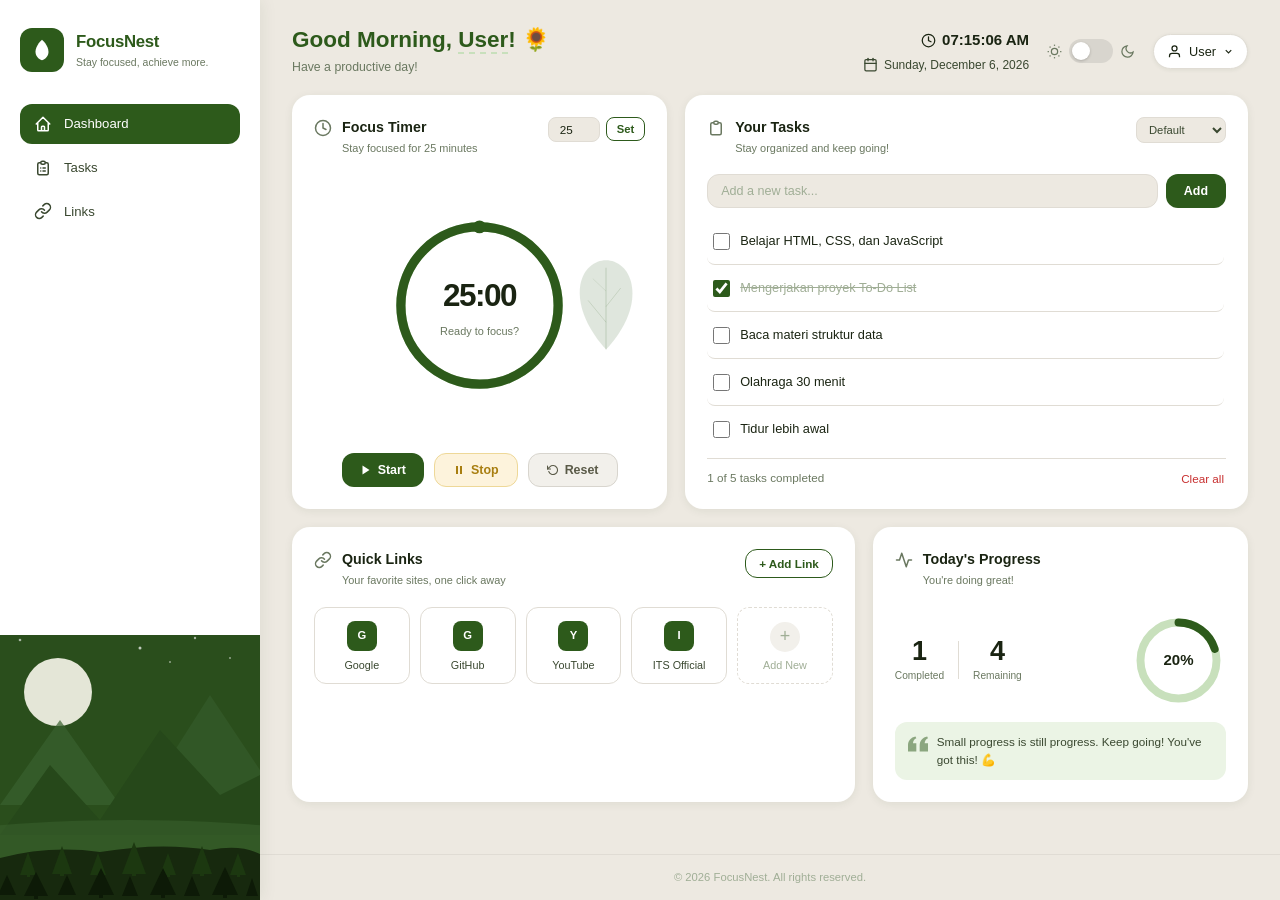
==== commit 5582131d: "Update index.html" ====
--- a/index.html
+++ b/index.html
@@ -261,7 +261,7 @@
               </div>
             </div>
             <button id="add-link-btn" class="btn btn-outline">+ Add Link</button>
-          </div>g
+          </div>
           <div class="links-grid" id="links-grid"></div>
         </div>
 
